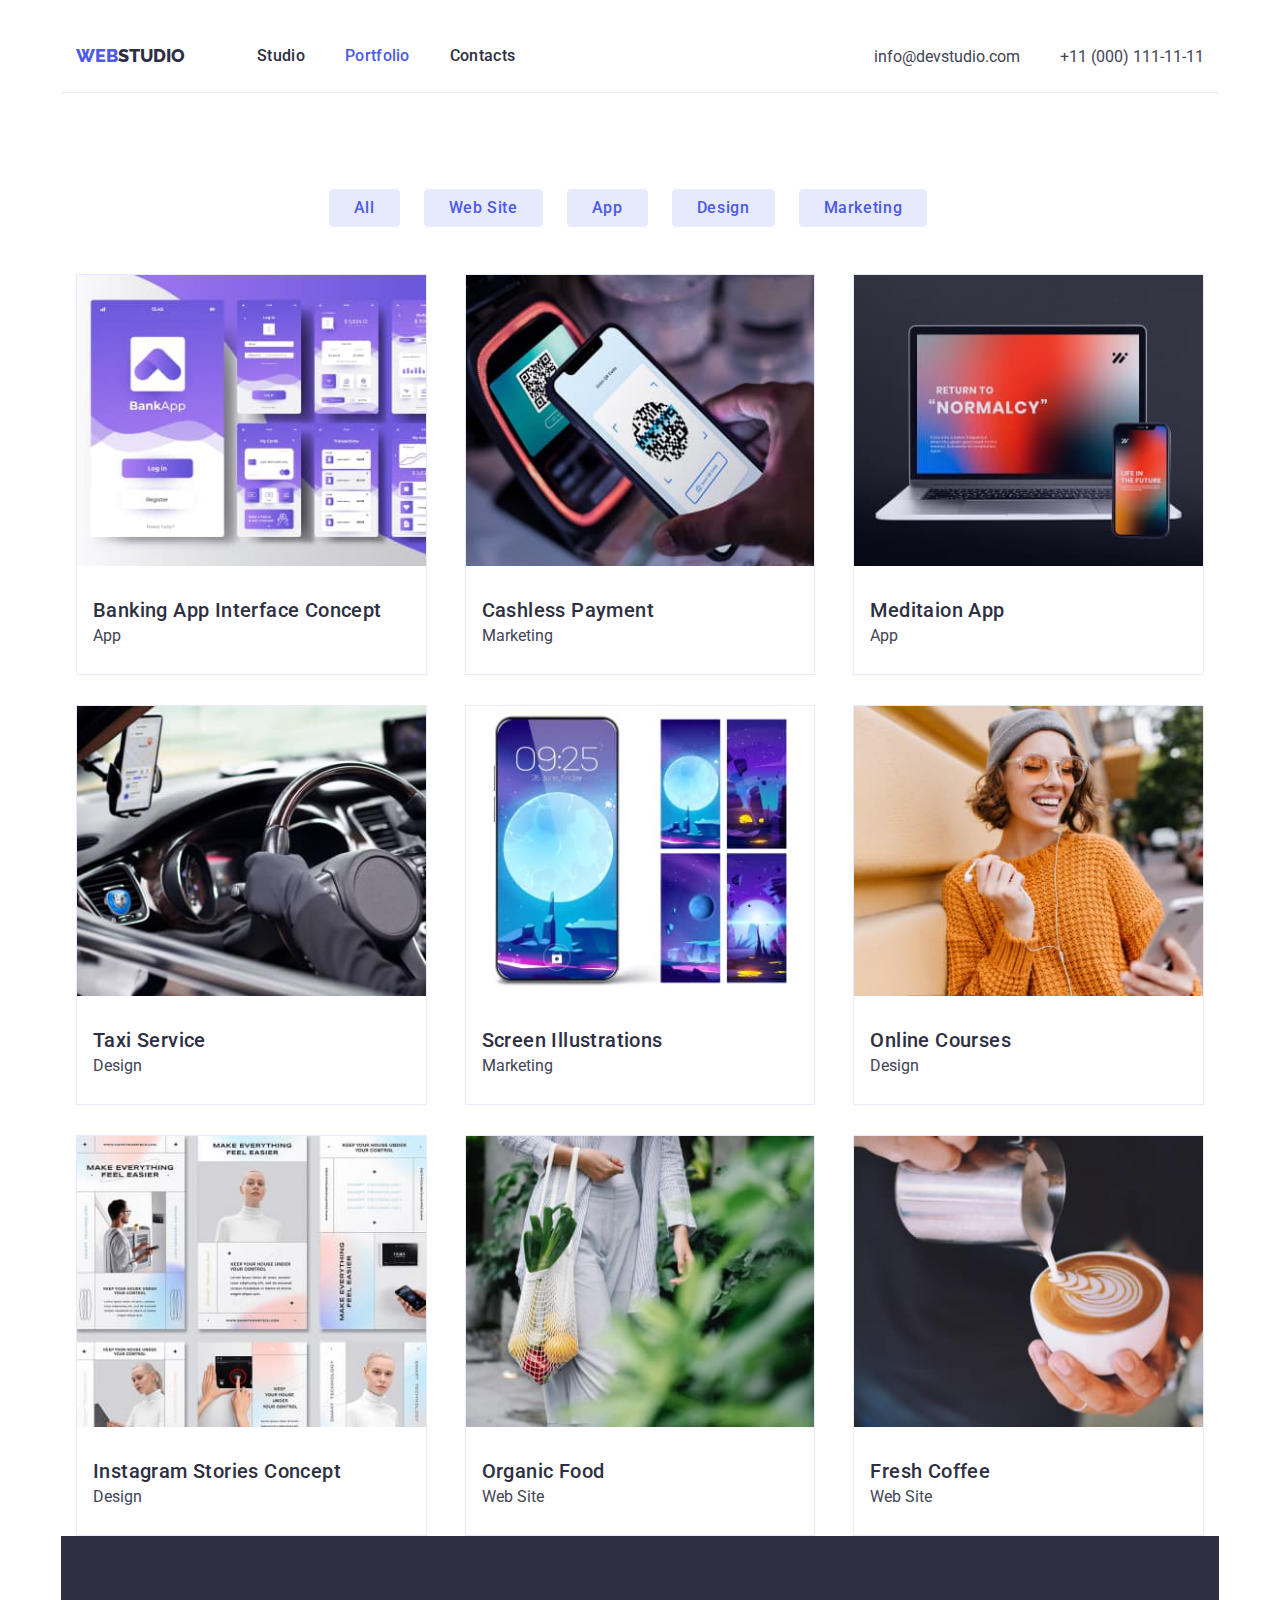
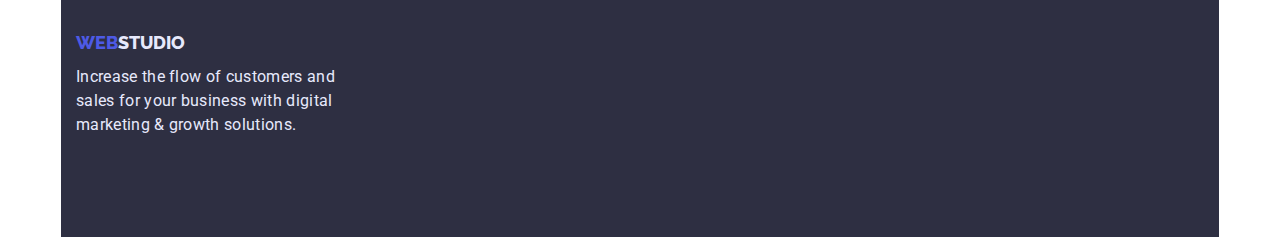
==== portfolio.html @ 05b6731f "08/02" ====
<!DOCTYPE html>
<html lang="en">
  <head>
    <meta charset="UTF-8" />
    <meta http-equiv="X-UA-Compatible" content="IE=edge" />
    <meta name="viewport" content="width=device-width, initial-scale=1.0" />
    <title>Portfolio</title>
    <link rel="preconnect" href="https://fonts.googleapis.com" />
    <link rel="preconnect" href="https://fonts.gstatic.com" crossorigin />
    <link
      href="https://fonts.googleapis.com/css2?family=Raleway:wght@800&family=Roboto:wght@400;500;700;900&display=swap"
      rel="stylesheet"
    />
    <link
      rel="stylesheet"
      href="https://cdnjs.cloudflare.com/ajax/libs/modern-normalize/1.1.0/modern-normalize.min.css"
      integrity="sha512-wpPYUAdjBVSE4KJnH1VR1HeZfpl1ub8YT/NKx4PuQ5NmX2tKuGu6U/JRp5y+Y8XG2tV+wKQpNHVUX03MfMFn9Q=="
      crossorigin="anonymous"
      referrerpolicy="no-referrer"
    />
    <link rel="stylesheet" href="./css/styles.css" />
  </head>

  <header class="page-header">
    <div class="container had">
      <nav class="navigation">
        <a class="header-logo" href="./index.html">
          <span class="web">web</span>studio</a
        >

        <ul class="site-nav list">
          <li class="item"><a class="link" href="index.html">Studio</a></li>
          <li class="item">
            <a class="link current" href="portfolio.html">Portfolio</a>
          </li>
          <li class="item"><a class="link" href="">Contacts</a></li>
        </ul>
      </nav>
      <address class="adr">
        <ul class="adr-items list">
          <li>
            <a class="adr-link" href="mailto:info@devstudio.com"
              >info@devstudio.com</a
            >
          </li>
          <li>
            <a class="adr-link" href="tel:+110001111111">+11 (000) 111-11-11</a>
          </li>
        </ul>
      </address>
    </div>
  </header>
  <main>
    <section class="main">
      <div class="container">
        <h1 class="visually-hidden">Project filter</h1>

        <ul class="filter list">
          <li class="item">
            <button class="button-item" type="button">All</button>
          </li>
          <li class="item">
            <button class="button-item" type="button">Web Site</button>
          </li>
          <li class="item">
            <button class="button-item" type="button">App</button>
          </li>
          <li class="item">
            <button class="button-item" type="button">Design</button>
          </li>
          <li class="item">
            <button class="button-item" type="button">Marketing</button>
          </li>
        </ul>

        <ul class="project list">
          <li class="project-cont">
            <img
              class="project-img"
              src="./images/image7_1.jpg"
              alt="Banking App"
              width="360"
              height="300"
            />
            <div class="after-img">
              <h2 class="project-hed">banking app interface concept</h2>
              <p class="project-item">app</p>
            </div>
          </li>
          <li class="project-cont">
            <img
              class="project-img"
              src="./images/image7.jpg"
              alt="Cashless Payment"
              width="360"
              height="300"
            />
            <div class="after-img">
              <h2 class="project-hed">cashless payment</h2>
              <p class="project-item">marketing</p>
            </div>
          </li>

          <li class="project-cont">
            <img
              class="project-img"
              src="./images/image8.jpg"
              alt="Meditaion App"
              width="360"
              height="300"
            />
            <div class="after-img">
              <h2 class="project-hed">meditaion app</h2>
              <p class="project-item">app</p>
            </div>
          </li>
          <li class="project-cont">
            <img
              class="project-img"
              src="./images/image9.jpg"
              alt="Interior of the car"
              width="360"
              height="300"
            />
            <div class="after-img">
              <h2 class="project-hed">taxi service</h2>
              <p class="project-item">design</p>
            </div>
          </li>
          <li class="project-cont">
            <img
              class="project-img"
              src="./images/image10.jpg"
              alt="Skins mobile phone"
              width="360"
              height="300"
            />
            <div class="after-img">
              <h2 class="project-hed">screen illustrations</h2>
              <p class="project-item">marketing</p>
            </div>
          </li>
          <li class="project-cont">
            <img
              class="project-img"
              src="./images/image11.jpg"
              alt="Smiling girl"
              width="360"
              height="300"
            />
            <div class="after-img">
              <h2 class="project-hed">online courses</h2>
              <p class="project-item">design</p>
            </div>
          </li>
          <li class="project-cont">
            <img
              class="project-img"
              src="./images/image12.jpg"
              alt="Instagram Stories Concept"
              width="360"
              height="300"
            />
            <div class="after-img">
              <h2 class="project-hed">instagram stories concept</h2>
              <p class="project-item">design</p>
            </div>
          </li>
          <li class="project-cont">
            <img
              class="project-img"
              src="./images/image13.jpg"
              alt="Organic Food"
              width="360"
              height="300"
            />
            <div class="after-img">
              <h2 class="project-hed">organic food</h2>
              <p class="project-item">web site</p>
            </div>
          </li>
          <li class="project-cont">
            <img
              class="project-img"
              src="./images/image14.jpg"
              alt="Fresh Coffee"
              width="360"
              height="300"
            />
            <div class="after-img">
              <h2 class="project-hed">fresh coffee</h2>
              <p class="project-item">web site</p>
            </div>
          </li>
        </ul>
      </div>
    </section>
  </main>

  <footer>
    <div class="container footer">
      <a class="footer-logo" href="./index.html">
        <span class="web footer-logo">web</span>studio</a
      >
      <p class="footer-item">
        Increase the flow of customers and sales for your business with digital
        marketing & growth solutions.
      </p>
    </div>
  </footer>
</html>
---- css/styles.css ----
:root {
  --primary-text-color: #434455;
  --title-text-color: #2e2f42;
  --first-logo-color: #4d5ae5;
  --second-logo-color: #2e2f42;
  --third-logo-color: #f4f4fd;
  --footer-text-color: #e7e9fc;
  --hero-text-color: #ffffff;
  --header-two-color: #2e2f42;
  --hero-image-backround: #2e2f42;
  --focus-hover-color: rgba(77, 90, 229, 1);
  --subtle-backgrounds: #e7e9fc;
  --Light-mode-backgrounds: #f4f4fd;
  --background: #e5e5e5;
  --hero-backround: #2e2f42;
  --button-primary: #e7e9fc;
  --button-hover-focus: #404bbf;
  --button-text-portfolio: #4d5ae5;
  --curent-color: #31d0aa;
  --border-button: #e7e9fc;
}
.container {
  max-width: 1158px;
  padding: 0 15px;
  margin-left: auto;
  margin-right: auto;
}
/* вилучила крапки зі спісків */
.list {
  list-style: none;
}

h1,
h2,
h3,
h4,
h5,
h6,
p {
  margin: 0;
}
ul {
  margin: 0;
  padding-left: 0;
}

img {
  display: block;
  max-width: 100%;
  height: auto;
}
* {
  box-sizing: border-box;
}
body {
  color: var(--primary-text-color);
  font-family: "Roboto", sans-serif;
}
/* Шапка сторінок*/
.had {
  display: flex;
  align-items: baseline;
  justify-content: space-between;
  border-bottom: 1px solid var(--border-button);
}

/* логотип */
.header-logo {
  font-family: "Raleway";
  font-style: normal;
  text-transform: uppercase;
  font-weight: 800;
  font-size: 18px;
  line-height: 0.75;
  color: var(--second-logo-color);
  text-decoration: none;
  display: flex;
  align-items: center;
  padding: 0px;
}

/* меню навігації */
.navigation {
  display: flex;
  padding-right: 0;
  height: 72px;
  margin-top: 12px;
  justify-content: start;
}
.site-nav {
  display: flex;
  justify-content: center;
  align-items: center;
  margin-left: 72px;
}

.link {
  display: block;
  color: var(--title-text-color);
  font-weight: 500;
  font-size: 16px;
  line-height: 1.5;
  letter-spacing: 0.02em;
  text-decoration: none;
}

.site-nav .item:not(:last-child) {
  margin-right: 40px;
}
.link:hover,
.link:focus,
.link.current {
  color: var(--focus-hover-color);
}
/* ul адреса */
.adr-items {
  display: flex;
  gap: 40px;
  align-items: center;
}

.adr-link {
  font-size: 16px;
  font-style: normal;
  line-height: 0.75;
  color: var(--primary-text-color);
  text-decoration: none;
}

.adr-link:hover,
:focus {
  color: var(--focus-hover-color);
}

/* прихований заголовок */

.visually-hidden {
  position: absolute;
  white-space: nowrap;
  width: 1px;
  height: 1px;
  overflow: hidden;
  border: 0;
  padding: 0;
  clip: rect(0 0 0 0);
  clip-path: inset(50%);
  margin: -1px;
}

/* STUDIO PAGE */
.hero {
  background-color: var(--hero-backround);
  padding-top: 188px;
  padding-bottom: 188px;
}

.hero-header {
  font-size: 56px;
  line-height: 1.07;
  letter-spacing: 0.02em;
  color: var(--hero-text-color);
  display: flex;
  justify-content: center;
  padding: 0 316px 0 316px;
}

/*кнопка головної сторінки*/
.hero-button-item {
  font-family: inherit;
  cursor: pointer;
  font-weight: 500;
  font-size: 16px;
  line-height: 0.75;
  letter-spacing: 0.04em;
  background-color: var(--first-logo-color);
  color: var(--hero-text-color);
  display: block;
  margin: 64px auto 0;
  box-shadow: 0px 4px 4px rgba(0, 0, 0, 0.15);
  border-radius: 4px;
  padding: 16px 32px;
}
.hero-button-item:hover {
  background-color: var(--background);
  color: var(--button-hover-focus);
}

.hero-button-item:hover {
  background-color: var(--background);
  color: var(--button-hover-focus);
}

/*блок Наши цілі*/

.content {
  margin-top: 120px;
}
.content-list {
  display: flex;
}
.content-block {
  margin-right: 24px;
}

.content-block: .last-child {
  margin-right: 0;
}

.content-title {
  font-weight: 500;
  font-size: 20px;
  line-height: 1.2;
  letter-spacing: 0.02em;
  color: var(--title-text-color);
}
.content-item {
  font-size: 16px;
  line-height: 1.5e;
  color: var(--primary-text-color);
  padding-top: 8px;
}

/* SECTION "What are we doing" */

.title {
  font-size: 36px;
  line-height: 1.11;
  text-align: center;
  letter-spacing: 0.02em;
  text-transform: capitalize;
  color: var(--title-text-color);
  padding-bottom: 72px;
}
.title-team {
  font-size: 36px;
  line-height: 1.11;
  text-align: center;
  letter-spacing: 0.02em;
  text-transform: capitalize;
  color: var(--title-text-color);
  padding-bottom: 72px;
  padding-top: 120px;
}
.content-img-list {
  display: flex;
}

.team {
  background-color: var(--Light-mode-backgrounds);
  padding-bottom: 120px;
}

.team-hed-item {
  display: flex;
}

.item-card {
  margin-right: 24px;
}

.item-card: .last-child {
  margin-right: 0;
}

.team-name {
  font-weight: 500;
  font-size: 20px;
  line-height: 1.2;
  text-align: center;
  letter-spacing: 0.02em;
  color: var(--title-text-color);
  padding-top: 32px;
}

.team-item {
  font-weight: 400;
  font-size: 16px;
  line-height: 1.5;
  letter-spacing: 0.02em;
  color: var(--primary-text-color);
  text-align: center;
  padding-bottom: 32px;
  margin-top: 8px;
}
.box {
  background: var(--hero-text-color);
  box-shadow: 0px 1px 6px rgba(46, 47, 66, 0.08),
    0px 1px 1px rgba(46, 47, 66, 0.16), 0px 2px 1px rgba(46, 47, 66, 0.08);
  border-radius: 0px 0px 4px 4px;
}

/* меню "Фильтр" сторінка "Портфоліо" */

.filter {
  display: flex;
  justify-content: center;
}
.main {
  padding-top: 96px;
}
.filter .item {
  margin-right: 24px;
}

.filter .item: .last-child {
  margin-right: 0;
}

/* кнопка сторинки Портфоліо */
.button-item {
  font-family: inherit;
  cursor: pointer;
  font-style: normal;
  font-weight: 500;
  font-size: 16px;
  line-height: 0.75;
  color: var(--button-text-portfolio);
  align-items: center;
  text-align: center;
  letter-spacing: 0.04em;
  background: var(--button-primary);
  border: 1px solid var(--border-button);
  border-radius: 4px;
  width: auto;
  box-sizing: border-box;
  padding: 12px 24px;
}

.button-item:hover {
  background-color: var(--button-hover-focus);
  color: var(--hero-text-color);
}
.button-item:focus {
  background-color: var(--button-hover-focus);
  color: var(--hero-text-color);
}

/*секція Портфоліо*/

.project {
  display: flex;
  flex-wrap: wrap;
  padding-top: 47px;
}
/* CARD */
.project-cont {
  flex-basis: calc((100% - 76px) / 3);
}
.project-cont {
  margin: 0 19px 30px;
  border: 1px solid var(--border-button);
}
.project-cont:nth-of-type(3n + 1) {
  margin-left: 0;
}
.project-cont:nth-of-type(3n) {
  margin-right: 0;
}
.project-cont:nth-last-of-type(-n + 3) {
  margin-bottom: 0;
}

/* TEXT IN CARD */

.project-hed {
  font-style: normal;
  font-weight: 500;
  font-size: 20px;
  line-height: 1.2;
  letter-spacing: 0.02em;
  color: var(--title-text-color);
  text-transform: capitalize;
  padding-top: 32px;
}
.project-item {
  font-size: 16px;
  line-height: 0.75;
  color: var(--primary-text-color);
  text-transform: capitalize;
  margin-bottom: 32px;
  padding-top: 8px;
}
.after-img {
  padding: 0 0 0 16px;
}

/* FOOTER */
.footer {
  background: var(--hero-backround);
  display: flex;
  flex-direction: column;
}

.footer-item {
  font-size: 16px;
  line-height: 1.5;
  letter-spacing: 0.02em;
  color: var(--footer-text-color);
  padding: 16px 830px 100px 0;
}

.footer-logo {
  font-family: "Raleway";
  font-style: normal;
  color: var(--footer-text-color);
  text-transform: uppercase;
  font-weight: 800;
  font-size: 18px;
  line-height: 0.75;
  text-decoration: none;
  margin-top: 100px;
}
.web {
  color: var(--first-logo-color);
}
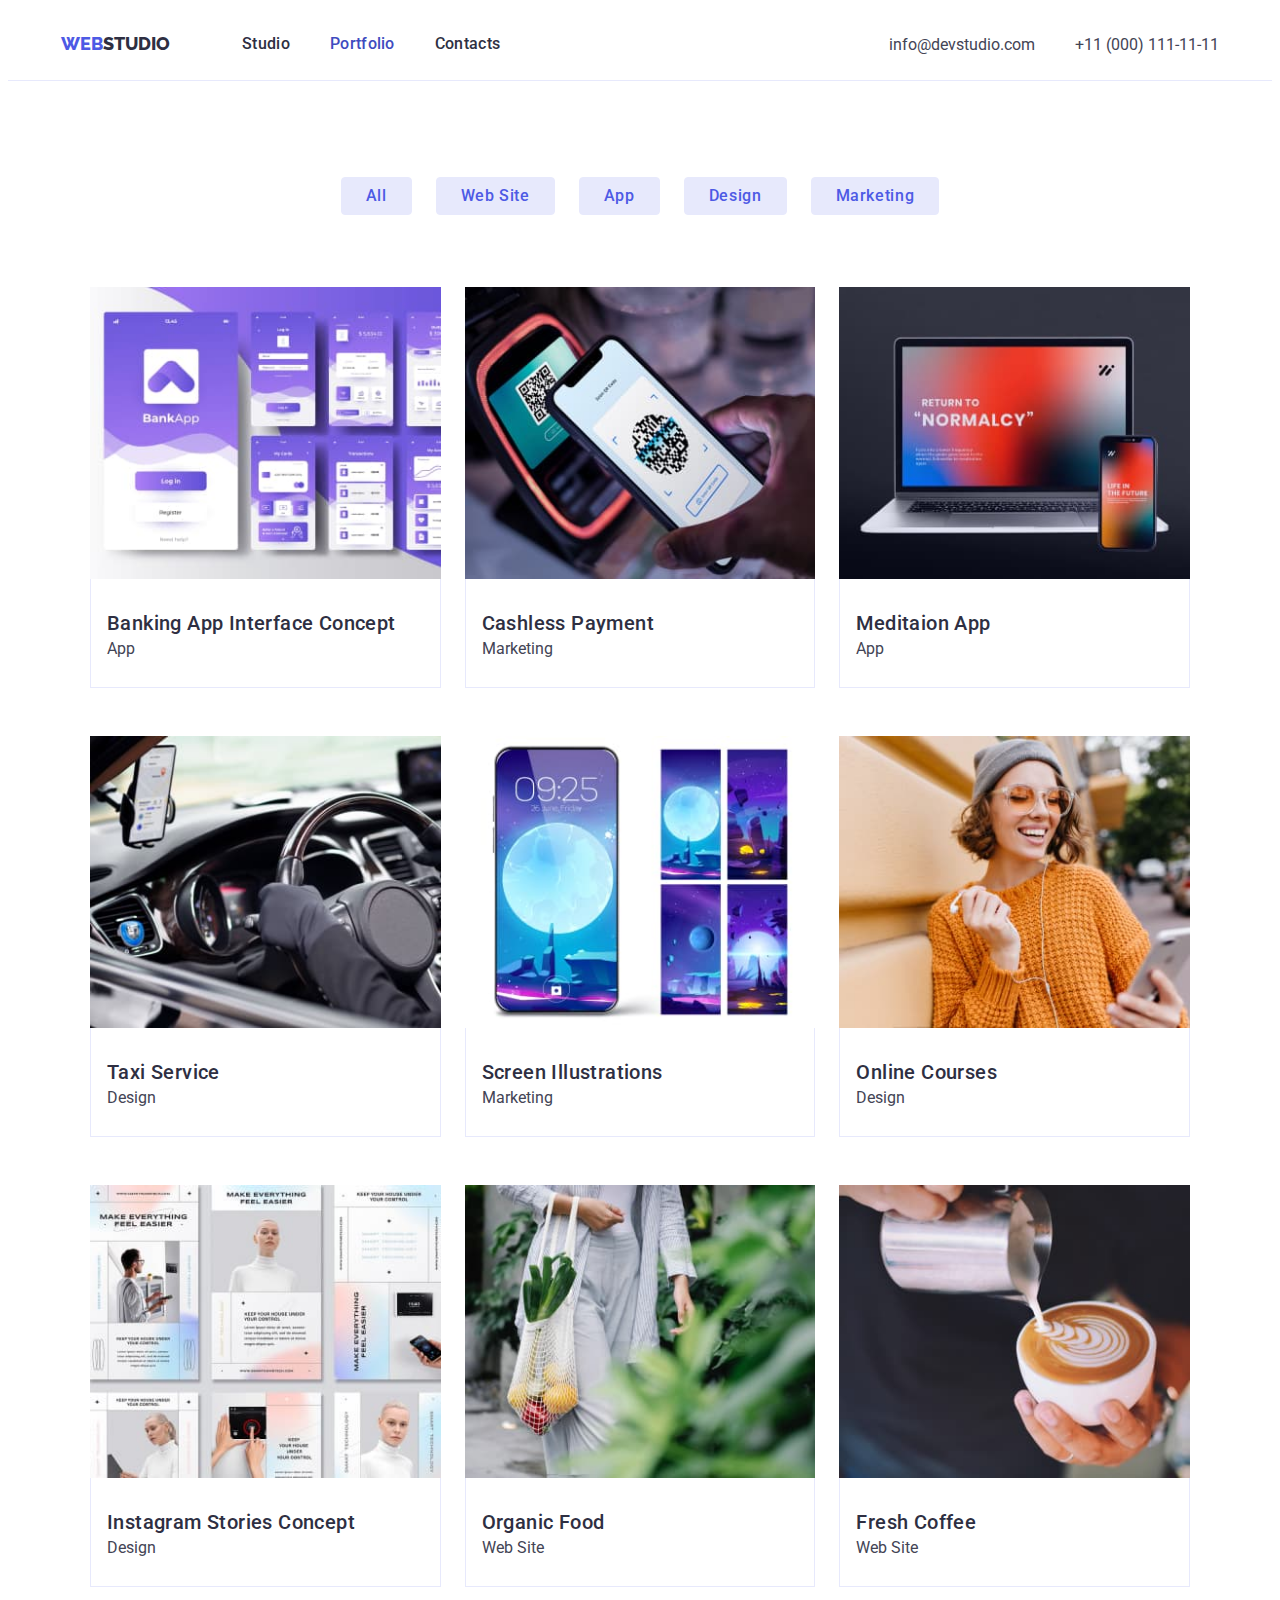
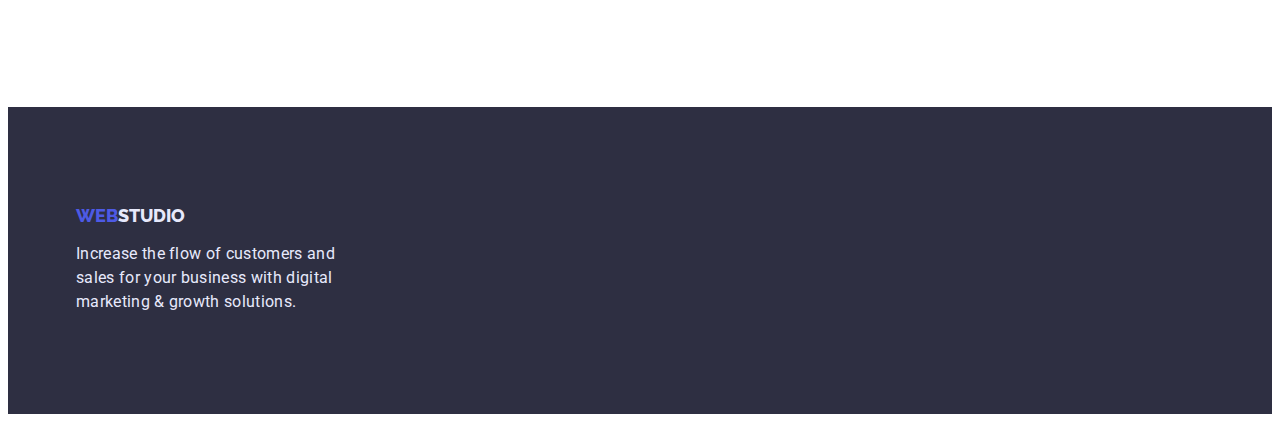
==== commit 6a14d5ec: "." ====
--- a/portfolio.html
+++ b/portfolio.html
@@ -29,29 +29,29 @@
         >
 
         <ul class="site-nav list">
-          <li class="item"><a class="link" href="index.html">Studio</a></li>
-          <li class="item">
-            <a class="link current" href="portfolio.html">Portfolio</a>
-          </li>
-          <li class="item"><a class="link" href="">Contacts</a></li>
+          <li class="item"><a class="link-nav" href="index.html">Studio</a></li>
+          <li class="item">
+            <a class="link-nav current" href="portfolio.html">Portfolio</a>
+          </li>
+          <li class="item"><a class="link-nav" href="">Contacts</a></li>
         </ul>
       </nav>
-      <address class="adr">
+      <address>
         <ul class="adr-items list">
-          <li>
-            <a class="adr-link" href="mailto:info@devstudio.com"
+          <li class="adr">
+            <a class="link" href="mailto:info@devstudio.com"
               >info@devstudio.com</a
             >
           </li>
-          <li>
-            <a class="adr-link" href="tel:+110001111111">+11 (000) 111-11-11</a>
+          <li class="adr">
+            <a class="link" href="tel:+110001111111">+11 (000) 111-11-11</a>
           </li>
         </ul>
       </address>
     </div>
   </header>
   <main>
-    <section class="main">
+    <section class="section main">
       <div class="container">
         <h1 class="visually-hidden">Project filter</h1>
 
@@ -75,122 +75,140 @@
 
         <ul class="project list">
           <li class="project-cont">
-            <img
-              class="project-img"
-              src="./images/image7_1.jpg"
-              alt="Banking App"
-              width="360"
-              height="300"
-            />
-            <div class="after-img">
-              <h2 class="project-hed">banking app interface concept</h2>
-              <p class="project-item">app</p>
-            </div>
-          </li>
-          <li class="project-cont">
-            <img
-              class="project-img"
-              src="./images/image7.jpg"
-              alt="Cashless Payment"
-              width="360"
-              height="300"
-            />
-            <div class="after-img">
-              <h2 class="project-hed">cashless payment</h2>
-              <p class="project-item">marketing</p>
-            </div>
-          </li>
-
-          <li class="project-cont">
-            <img
-              class="project-img"
-              src="./images/image8.jpg"
-              alt="Meditaion App"
-              width="360"
-              height="300"
-            />
-            <div class="after-img">
-              <h2 class="project-hed">meditaion app</h2>
-              <p class="project-item">app</p>
-            </div>
-          </li>
-          <li class="project-cont">
-            <img
-              class="project-img"
-              src="./images/image9.jpg"
-              alt="Interior of the car"
-              width="360"
-              height="300"
-            />
-            <div class="after-img">
-              <h2 class="project-hed">taxi service</h2>
-              <p class="project-item">design</p>
-            </div>
-          </li>
-          <li class="project-cont">
-            <img
-              class="project-img"
-              src="./images/image10.jpg"
-              alt="Skins mobile phone"
-              width="360"
-              height="300"
-            />
-            <div class="after-img">
-              <h2 class="project-hed">screen illustrations</h2>
-              <p class="project-item">marketing</p>
-            </div>
-          </li>
-          <li class="project-cont">
-            <img
-              class="project-img"
-              src="./images/image11.jpg"
-              alt="Smiling girl"
-              width="360"
-              height="300"
-            />
-            <div class="after-img">
-              <h2 class="project-hed">online courses</h2>
-              <p class="project-item">design</p>
-            </div>
-          </li>
-          <li class="project-cont">
-            <img
-              class="project-img"
-              src="./images/image12.jpg"
-              alt="Instagram Stories Concept"
-              width="360"
-              height="300"
-            />
-            <div class="after-img">
-              <h2 class="project-hed">instagram stories concept</h2>
-              <p class="project-item">design</p>
-            </div>
-          </li>
-          <li class="project-cont">
-            <img
-              class="project-img"
-              src="./images/image13.jpg"
-              alt="Organic Food"
-              width="360"
-              height="300"
-            />
-            <div class="after-img">
-              <h2 class="project-hed">organic food</h2>
-              <p class="project-item">web site</p>
-            </div>
-          </li>
-          <li class="project-cont">
-            <img
-              class="project-img"
-              src="./images/image14.jpg"
-              alt="Fresh Coffee"
-              width="360"
-              height="300"
-            />
-            <div class="after-img">
-              <h2 class="project-hed">fresh coffee</h2>
-              <p class="project-item">web site</p>
-            </div>
+            <a class="project-link" href=""
+              ><img
+                class="project-img"
+                src="./images/image7_1.jpg"
+                alt="Interface banking App"
+                width="360"
+                height="300"
+              />
+              <div class="after-img">
+                <h2 class="project-hed">banking app interface concept</h2>
+                <p class="project-item">app</p>
+              </div></a
+            >
+          </li>
+          <li class="project-cont">
+            <a class="project-link" href=""
+              ><img
+                class="project-img"
+                src="./images/image7.jpg"
+                alt="Cashless Payment"
+                width="360"
+                height="300"
+              />
+              <div class="after-img">
+                <h2 class="project-hed">cashless payment</h2>
+                <p class="project-item">marketing</p>
+              </div></a
+            >
+          </li>
+
+          <li class="project-cont">
+            <a class="project-link" href=""
+              ><img
+                class="project-img"
+                src="./images/image8.jpg"
+                alt="Meditaion App"
+                width="360"
+                height="300"
+              />
+              <div class="after-img">
+                <h2 class="project-hed">meditaion app</h2>
+                <p class="project-item">app</p>
+              </div></a
+            >
+          </li>
+          <li class="project-cont">
+            <a class="project-link" href=""
+              ><img
+                class="project-img"
+                src="./images/image9.jpg"
+                alt="Interior of the car"
+                width="360"
+                height="300"
+              />
+              <div class="after-img">
+                <h2 class="project-hed">taxi service</h2>
+                <p class="project-item">design</p>
+              </div></a
+            >
+          </li>
+          <li class="project-cont">
+            <a class="project-link" href=""
+              ><img
+                class="project-img"
+                src="./images/image10.jpg"
+                alt="Skins mobile phone"
+                width="360"
+                height="300"
+              />
+              <div class="after-img">
+                <h2 class="project-hed">screen illustrations</h2>
+                <p class="project-item">marketing</p>
+              </div></a
+            >
+          </li>
+          <li class="project-cont">
+            <a class="project-link" href=""
+              ><img
+                class="project-img"
+                src="./images/image11.jpg"
+                alt="Smiling girl"
+                width="360"
+                height="300"
+              />
+              <div class="after-img">
+                <h2 class="project-hed">online courses</h2>
+                <p class="project-item">design</p>
+              </div></a
+            >
+          </li>
+          <li class="project-cont">
+            <a class="project-link" href=""
+              ><img
+                class="project-img"
+                src="./images/image12.jpg"
+                alt="Instagram Stories Concept"
+                width="360"
+                height="300"
+              />
+              <div class="after-img">
+                <h2 class="project-hed">instagram stories concept</h2>
+                <p class="project-item">design</p>
+              </div></a
+            >
+          </li>
+          <li class="project-cont">
+            <a class="project-link" href=""
+              ><img
+                class="project-img"
+                src="./images/image13.jpg"
+                alt="Organic Food"
+                width="360"
+                height="300"
+              />
+              <div class="after-img">
+                <h2 class="project-hed">organic food</h2>
+                <p class="project-item">web site</p>
+              </div></a
+            >
+          </li>
+          <li class="project-cont">
+            <a class="project-link" href=""
+              ><img
+                class="project-img"
+                src="./images/image14.jpg"
+                alt="Fresh Coffee"
+                width="360"
+                height="300"
+              />
+              <div class="after-img">
+                <h2 class="project-hed">fresh coffee</h2>
+                <p class="project-item">web site</p>
+              </div></a
+            >
           </li>
         </ul>
       </div>
@@ -198,14 +216,16 @@
   </main>
 
   <footer>
-    <div class="container footer">
-      <a class="footer-logo" href="./index.html">
-        <span class="web footer-logo">web</span>studio</a
-      >
-      <p class="footer-item">
-        Increase the flow of customers and sales for your business with digital
-        marketing & growth solutions.
-      </p>
-    </div>
+    <section class="section footer">
+      <div class="container">
+        <a class="footer-logo" href="./index.html">
+          <span class="web footer-logo">web</span>studio</a
+        >
+        <p class="footer-item">
+          Increase the flow of customers and sales for your business with
+          digital marketing & growth solutions.
+        </p>
+      </div>
+    </section>
   </footer>
 </html>
--- a/css/styles.css
+++ b/css/styles.css
@@ -18,6 +18,7 @@
   --button-text-portfolio: #4d5ae5;
   --curent-color: #31d0aa;
   --border-button: #e7e9fc;
+  --btn-hover: #9747ff;
 }
 .container {
   max-width: 1158px;
@@ -49,6 +50,7 @@
   max-width: 100%;
   height: auto;
 }
+
 * {
   box-sizing: border-box;
 }
@@ -56,14 +58,20 @@
   color: var(--primary-text-color);
   font-family: "Roboto", sans-serif;
 }
+.section {
+  padding-top: 120px;
+  padding-bottom: 120px;
+}
 /* Шапка сторінок*/
 .had {
   display: flex;
   align-items: baseline;
   justify-content: space-between;
+  padding: 24px 0 24px;
+}
+.page-header {
   border-bottom: 1px solid var(--border-button);
 }
-
 /* логотип */
 .header-logo {
   font-family: "Raleway";
@@ -83,35 +91,46 @@
 .navigation {
   display: flex;
   padding-right: 0;
-  height: 72px;
-  margin-top: 12px;
   justify-content: start;
 }
+
 .site-nav {
   display: flex;
   justify-content: center;
   align-items: center;
   margin-left: 72px;
 }
-
 .link {
   display: block;
-  color: var(--title-text-color);
+  text-decoration: none;
+  color: var(--primary-text-color);
+}
+.link-nav {
+  display: block;
+  text-decoration: none;
+  color: var(--title-text-color);
+}
+.link:is(:hover, :focus) {
+  color: var(--button-hover-focus);
+}
+.link-nav:is(:hover, :focus) {
+  color: var(--button-hover-focus);
+}
+.link-nav.current {
+  color: var(--button-hover-focus);
+  }
+
+.item {
   font-weight: 500;
   font-size: 16px;
   line-height: 1.5;
   letter-spacing: 0.02em;
-  text-decoration: none;
 }
 
 .site-nav .item:not(:last-child) {
   margin-right: 40px;
 }
-.link:hover,
-.link:focus,
-.link.current {
-  color: var(--focus-hover-color);
-}
+
 /* ul адреса */
 .adr-items {
   display: flex;
@@ -119,18 +138,16 @@
   align-items: center;
 }
 
-.adr-link {
+.adr {
   font-size: 16px;
   font-style: normal;
   line-height: 0.75;
-  color: var(--primary-text-color);
-  text-decoration: none;
-}
-
-.adr-link:hover,
+}
+
+/*.adr-link:hover,
 :focus {
   color: var(--focus-hover-color);
-}
+}*/
 
 /* прихований заголовок */
 
@@ -161,7 +178,7 @@
   color: var(--hero-text-color);
   display: flex;
   justify-content: center;
-  padding: 0 316px 0 316px;
+  text-align: center;
 }
 
 /*кнопка головної сторінки*/
@@ -172,38 +189,35 @@
   font-size: 16px;
   line-height: 0.75;
   letter-spacing: 0.04em;
-  background-color: var(--first-logo-color);
+  background-color: var(--button-text-portfolio);
   color: var(--hero-text-color);
   display: block;
   margin: 64px auto 0;
   box-shadow: 0px 4px 4px rgba(0, 0, 0, 0.15);
   border-radius: 4px;
   padding: 16px 32px;
-}
+  bottom: none;
+}
+
 .hero-button-item:hover {
-  background-color: var(--background);
-  color: var(--button-hover-focus);
-}
-
-.hero-button-item:hover {
-  background-color: var(--background);
-  color: var(--button-hover-focus);
+  background-color: var(--button-hover-focus);
+  color: var(--hero-text-color);
+}
+
+.hero-button-item:focus {
+  background-color: var(--button-hover-focus);
+  color: var(--hero-text-color);
 }
 
 /*блок Наши цілі*/
 
 .content {
-  margin-top: 120px;
-}
+  padding-bottom: 0;
+}
+
 .content-list {
   display: flex;
-}
-.content-block {
-  margin-right: 24px;
-}
-
-.content-block: .last-child {
-  margin-right: 0;
+  justify-content: space-between;
 }
 
 .content-title {
@@ -213,11 +227,12 @@
   letter-spacing: 0.02em;
   color: var(--title-text-color);
 }
+
 .content-item {
   font-size: 16px;
-  line-height: 1.5e;
+  line-height: 1.5;
   color: var(--primary-text-color);
-  padding-top: 8px;
+  margin-top: 8px;
 }
 
 /* SECTION "What are we doing" */
@@ -229,8 +244,24 @@
   letter-spacing: 0.02em;
   text-transform: capitalize;
   color: var(--title-text-color);
-  padding-bottom: 72px;
-}
+  margin-bottom: 72px;
+}
+
+.content-img-list {
+  display: flex;
+  justify-content: space-between;
+}
+
+/* Секція "Наша команда" */
+.team {
+  background-color: var(--Light-mode-backgrounds);
+}
+
+.team-hed-item {
+  display: flex;
+  justify-content: space-between;
+}
+
 .title-team {
   font-size: 36px;
   line-height: 1.11;
@@ -238,55 +269,38 @@
   letter-spacing: 0.02em;
   text-transform: capitalize;
   color: var(--title-text-color);
-  padding-bottom: 72px;
-  padding-top: 120px;
-}
-.content-img-list {
-  display: flex;
-}
-
-.team {
-  background-color: var(--Light-mode-backgrounds);
-  padding-bottom: 120px;
-}
-
-.team-hed-item {
-  display: flex;
+  margin-bottom: 72px;
 }
 
 .item-card {
-  margin-right: 24px;
-}
-
-.item-card: .last-child {
-  margin-right: 0;
-}
-
-.team-name {
-  font-weight: 500;
-  font-size: 20px;
-  line-height: 1.2;
-  text-align: center;
-  letter-spacing: 0.02em;
-  color: var(--title-text-color);
-  padding-top: 32px;
-}
-
-.team-item {
-  font-weight: 400;
-  font-size: 16px;
-  line-height: 1.5;
-  letter-spacing: 0.02em;
-  color: var(--primary-text-color);
-  text-align: center;
-  padding-bottom: 32px;
-  margin-top: 8px;
-}
-.box {
-  background: var(--hero-text-color);
+  background-color: var(--hero-text-color);
   box-shadow: 0px 1px 6px rgba(46, 47, 66, 0.08),
     0px 1px 1px rgba(46, 47, 66, 0.16), 0px 2px 1px rgba(46, 47, 66, 0.08);
   border-radius: 0px 0px 4px 4px;
+  width: 264px;
+}
+
+.box {
+  padding: 32px 0;
+}
+
+.team-name {
+  font-weight: 500;
+  font-size: 20px;
+  line-height: 1.2;
+  text-align: center;
+  letter-spacing: 0.02em;
+  color: var(--title-text-color);
+  margin-bottom: 8px;
+}
+
+.team-item {
+  font-weight: 400;
+  font-size: 16px;
+  line-height: 1.5;
+  letter-spacing: 0.02em;
+  text-align: center;
+  color: var(--primary-text-color);
 }
 
 /* меню "Фильтр" сторінка "Портфоліо" */
@@ -298,12 +312,8 @@
 .main {
   padding-top: 96px;
 }
-.filter .item {
+.filter .item:not(:last-child) {
   margin-right: 24px;
-}
-
-.filter .item: .last-child {
-  margin-right: 0;
 }
 
 /* кнопка сторинки Портфоліо */
@@ -330,6 +340,7 @@
   background-color: var(--button-hover-focus);
   color: var(--hero-text-color);
 }
+
 .button-item:focus {
   background-color: var(--button-hover-focus);
   color: var(--hero-text-color);
@@ -339,23 +350,29 @@
 
 .project {
   display: flex;
+  justify-content: center;
   flex-wrap: wrap;
-  padding-top: 47px;
-}
+  margin-top: 72px;
+}
+
 /* CARD */
 .project-cont {
   flex-basis: calc((100% - 76px) / 3);
 }
+
 .project-cont {
-  margin: 0 19px 30px;
-  border: 1px solid var(--border-button);
-}
+  margin: 0 12px 48px;
+  text-decoration: none;
+}
+
 .project-cont:nth-of-type(3n + 1) {
   margin-left: 0;
 }
+
 .project-cont:nth-of-type(3n) {
   margin-right: 0;
 }
+
 .project-cont:nth-last-of-type(-n + 3) {
   margin-bottom: 0;
 }
@@ -370,25 +387,30 @@
   letter-spacing: 0.02em;
   color: var(--title-text-color);
   text-transform: capitalize;
-  padding-top: 32px;
-}
+  margin-bottom: 8px;
+}
+
 .project-item {
   font-size: 16px;
   line-height: 0.75;
+  text-transform: capitalize;
   color: var(--primary-text-color);
-  text-transform: capitalize;
-  margin-bottom: 32px;
-  padding-top: 8px;
-}
+}
+
 .after-img {
-  padding: 0 0 0 16px;
+  padding: 32px 0 32px 16px;
+  border: 1px solid var(--border-button);
+  border-top: none;
+}
+
+.project-link {
+  text-decoration: none;
 }
 
 /* FOOTER */
 .footer {
   background: var(--hero-backround);
-  display: flex;
-  flex-direction: column;
+  padding: 100px 0;
 }
 
 .footer-item {
@@ -396,7 +418,8 @@
   line-height: 1.5;
   letter-spacing: 0.02em;
   color: var(--footer-text-color);
-  padding: 16px 830px 100px 0;
+  width: 264px;
+  margin-top: 16px;
 }
 
 .footer-logo {
@@ -410,6 +433,7 @@
   text-decoration: none;
   margin-top: 100px;
 }
+
 .web {
   color: var(--first-logo-color);
 }
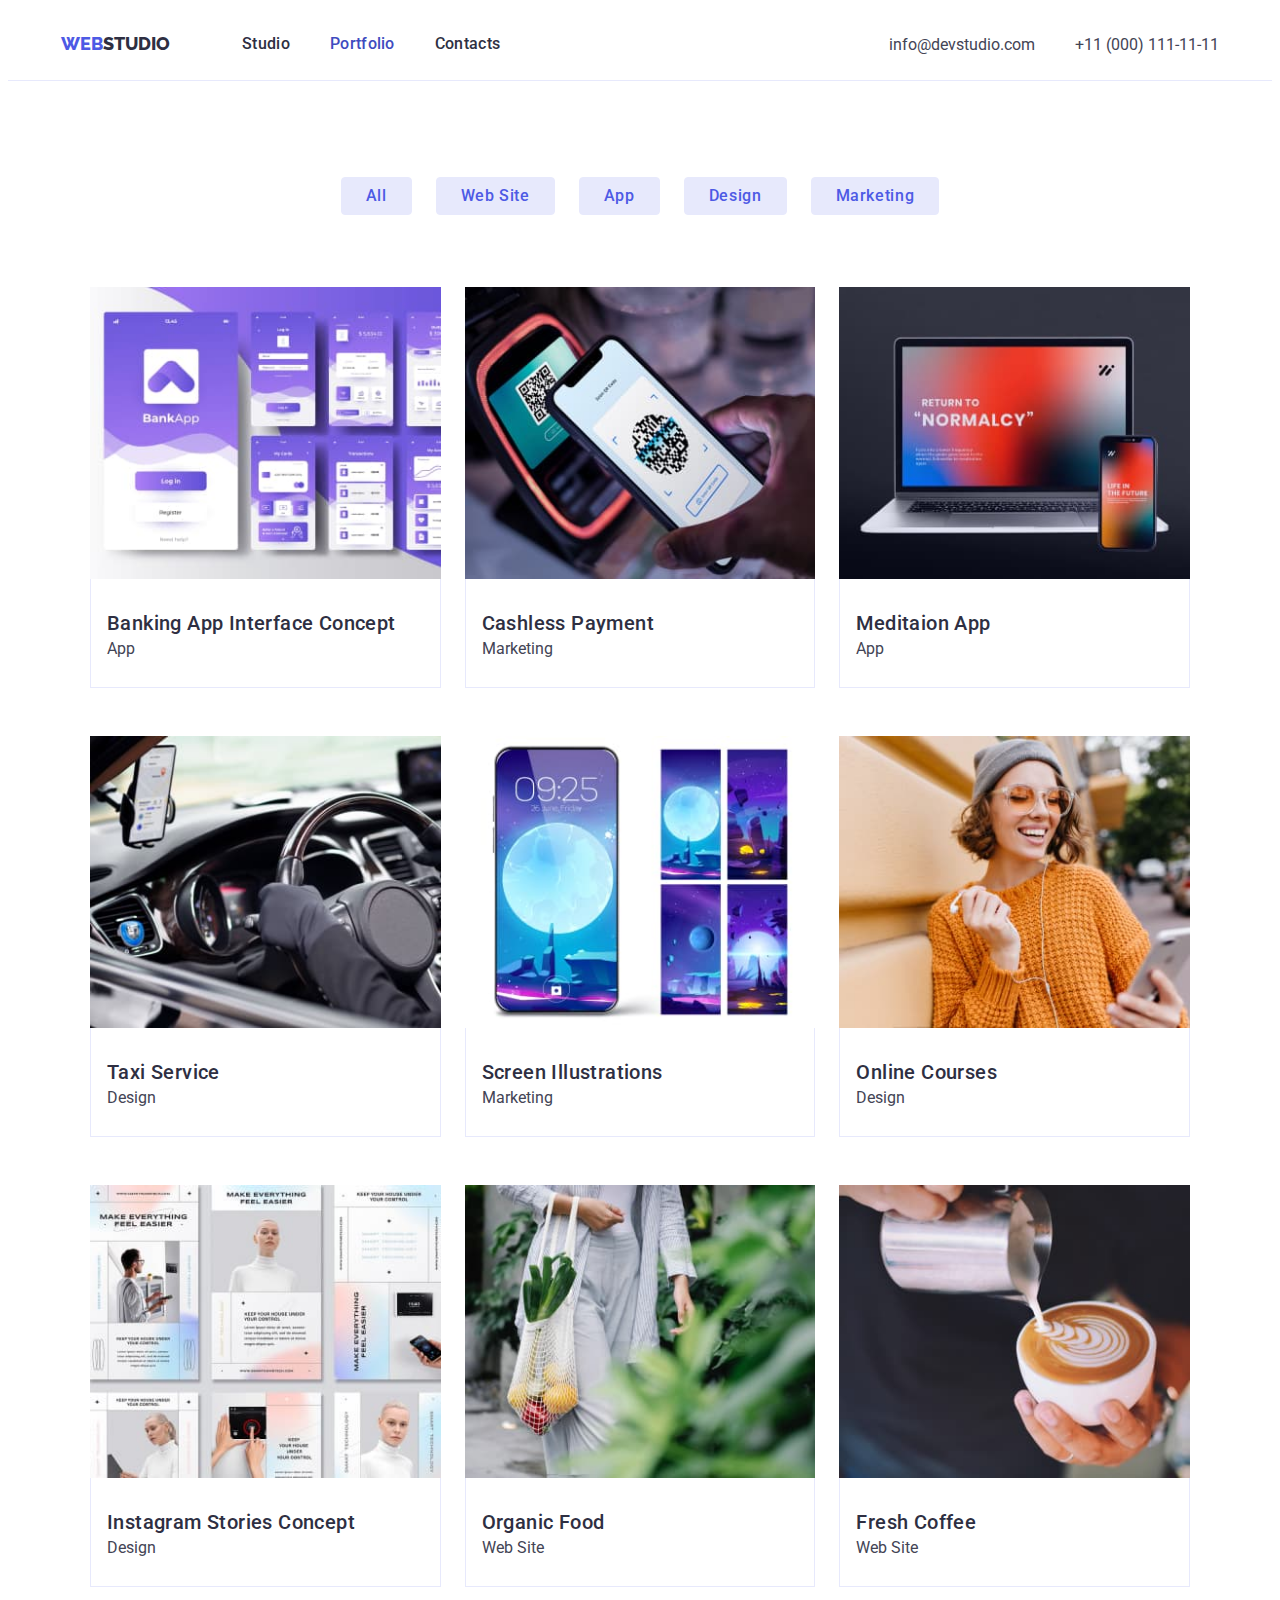
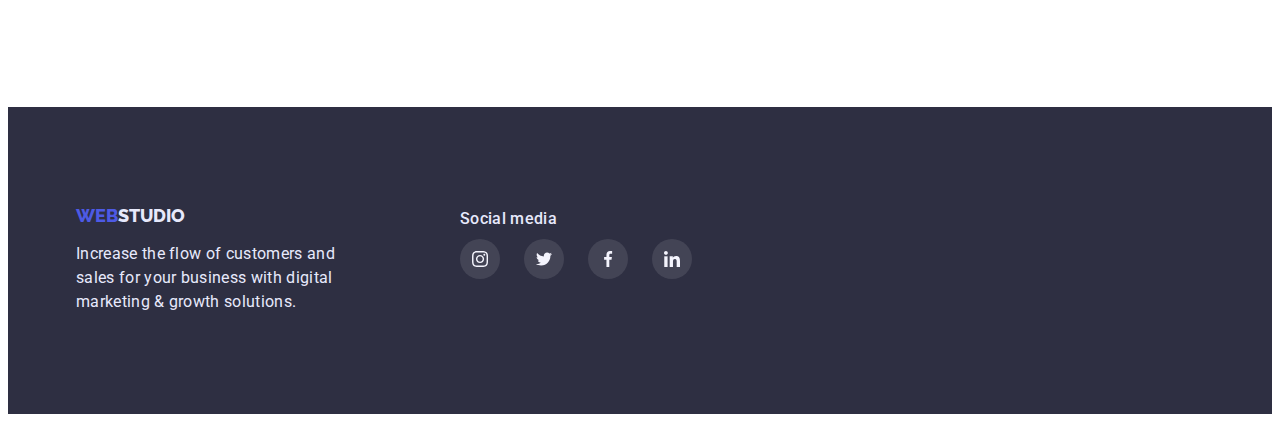
==== commit 3ca40a2b: "1" ====
--- a/portfolio.html
+++ b/portfolio.html
@@ -218,13 +218,53 @@
   <footer>
     <section class="section footer">
       <div class="container">
-        <a class="footer-logo" href="./index.html">
-          <span class="web footer-logo">web</span>studio</a
-        >
-        <p class="footer-item">
-          Increase the flow of customers and sales for your business with
-          digital marketing & growth solutions.
-        </p>
+        <ul class="footer-block list">
+          <li>
+            <a class="footer-logo" href="./index.html">
+              <span class="web footer-logo">web</span>studio</a
+            >
+            <p class="footer-item">
+              Increase the flow of customers and sales for your business with
+              digital marketing & growth solutions.
+            </p>
+          </li>
+          <li>
+            <p class="hed">Social media</p>
+            <ul class="footer-soc-list list">
+              <li class="footer-soc-item">
+                <a class="footer-soc-link link" href="">
+                  <svg class="footer-soc-icon" width="16" height="16">
+                    <use href="./images/symbol-defs.svg#icon-instagram"></use>
+                  </svg>
+                </a>
+              </li>
+
+              <li class="footer-soc-item">
+                <a class="footer-soc-link link" href="">
+                  <svg class="footer-soc-icon" width="16" height="16">
+                    <use href="./images/symbol-defs.svg#icon-twitter"></use>
+                  </svg>
+                </a>
+              </li>
+
+              <li class="footer-soc-item">
+                <a class="footer-soc-link link" href="">
+                  <svg class="footer-soc-icon" width="16" height="16">
+                    <use href="./images/symbol-defs.svg#icon-facebook"></use>
+                  </svg>
+                </a>
+              </li>
+
+              <li class="footer-soc-item">
+                <a class="footer-soc-link link" href="">
+                  <svg class="footer-soc-icon" width="16" height="16">
+                    <use href="./images/symbol-defs.svg#icon-linkedin"></use>
+                  </svg>
+                </a>
+              </li>
+            </ul>
+          </li>
+        </ul>
       </div>
     </section>
   </footer>
--- a/css/styles.css
+++ b/css/styles.css
@@ -14,12 +14,17 @@
   --background: #e5e5e5;
   --hero-backround: #2e2f42;
   --button-primary: #e7e9fc;
-  --button-hover-focus: #404bbf;
+  --button-h-f: #404bbf;
   --button-text-portfolio: #4d5ae5;
   --curent-color: #31d0aa;
   --border-button: #e7e9fc;
-  --btn-hover: #9747ff;
-}
+  --btn-h: #9747ff;
+  --gradient: rgba(46, 47, 66, 0.7);
+  --border-icon: #8e8f99;
+  --footer-dg-icon: rgba(255, 255, 255, 0.1);
+  --footer-icon-h-f: #31d0aa;
+}
+
 .container {
   max-width: 1158px;
   padding: 0 15px;
@@ -111,14 +116,14 @@
   color: var(--title-text-color);
 }
 .link:is(:hover, :focus) {
-  color: var(--button-hover-focus);
+  color: var(--button-h-f);
 }
 .link-nav:is(:hover, :focus) {
-  color: var(--button-hover-focus);
+  color: var(--button-h-f);
 }
 .link-nav.current {
-  color: var(--button-hover-focus);
-  }
+  color: var(--button-h-f);
+}
 
 .item {
   font-weight: 500;
@@ -169,6 +174,14 @@
   background-color: var(--hero-backround);
   padding-top: 188px;
   padding-bottom: 188px;
+  max-width: 1440px;
+  height: 600px;
+  background-image: linear-gradient(to right, var(--gradient), var(--gradient)),
+    url(../images/people-office.jpg);
+  background-repeat: no-repeat;
+  background-position: center;
+  background-size: cover;
+  margin: 0 auto;
 }
 
 .hero-header {
@@ -200,12 +213,12 @@
 }
 
 .hero-button-item:hover {
-  background-color: var(--button-hover-focus);
+  background-color: var(--button-h-f);
   color: var(--hero-text-color);
 }
 
 .hero-button-item:focus {
-  background-color: var(--button-hover-focus);
+  background-color: var(--button-h-f);
   color: var(--hero-text-color);
 }
 
@@ -226,6 +239,7 @@
   line-height: 1.2;
   letter-spacing: 0.02em;
   color: var(--title-text-color);
+  margin-top: 8px;
 }
 
 .content-item {
@@ -282,6 +296,9 @@
 
 .box {
   padding: 32px 0;
+  box-shadow: 0px 1px 6px rgba(46, 47, 66, 0.08),
+    0px 1px 1px rgba(46, 47, 66, 0.16), 0px 2px 1px rgba(46, 47, 66, 0.08);
+  border-radius: 0px 0px 4px 4px;
 }
 
 .team-name {
@@ -308,6 +325,13 @@
 .filter {
   display: flex;
   justify-content: center;
+}
+
+.item:hover,
+:focus {
+  box-shadow: 0px 4px 4px rgba(0, 0, 0, 0.15);
+  border-radius: 4px;
+  outline: none;
 }
 .main {
   padding-top: 96px;
@@ -337,12 +361,12 @@
 }
 
 .button-item:hover {
-  background-color: var(--button-hover-focus);
+  background-color: var(--button-h-f);
   color: var(--hero-text-color);
 }
 
 .button-item:focus {
-  background-color: var(--button-hover-focus);
+  background-color: var(--button-h-f);
   color: var(--hero-text-color);
 }
 
@@ -403,7 +427,15 @@
   border-top: none;
 }
 
+.project-cont:hover,
+:focus {
+  box-shadow: 0px 1px 6px rgba(46, 47, 66, 0.08),
+    0px 1px 1px rgba(46, 47, 66, 0.16), 0px 2px 1px rgba(46, 47, 66, 0.08);
+  border: 1px solid var(--Light-mode-backgrounds);
+}
+
 .project-link {
+  display: block;
   text-decoration: none;
 }
 
@@ -437,3 +469,131 @@
 .web {
   color: var(--first-logo-color);
 }
+
+/*  Icons Sotial Media */
+
+/*.icons {
+display: flex;
+}
+
+.icon {
+  width: 40px;
+  height: 40px;
+}
+  
+ .icon-item {
+  padding: 0;
+  gap: 32px;
+  background: var(--background);
+  box-shadow: 0px 1px 6px rgba(46, 47, 66, 0.08), 0px 1px 1px rgba(46, 47, 66, 0.16), 0px 2px 1px rgba(46, 47, 66, 0.08);
+  border-radius: 0px 0px 4px 4px;
+}
+ */
+.team-soc-list {
+  display: flex;
+  justify-content: center;
+  margin-top: 8px;
+  gap: 24px;
+}
+
+.team-soc-item {
+  width: 40px;
+  height: 40px;
+}
+.team-soc-link {
+  width: 100%;
+  height: 100%;
+  border-radius: 50%;
+  background: var(--first-logo-color);
+  display: flex;
+  justify-content: center;
+  align-items: center;
+}
+.team-soc-icon {
+  fill: var(--Light-mode-backgrounds);
+}
+.team-soc-link:hover,
+:focus {
+  background-color: var(--button-h-f);
+}
+.customer {
+  display: flex;
+  justify-content: space-between;
+  margin: 0 auto;
+}
+
+.customer-item {
+  box-sizing: border-box;
+  border: 1px solid var(--border-icon);
+  border-radius: 4px;
+  background: var(--border-icon);
+}
+.customer-item-icon:hover,
+:focus {
+  background-color: var(--button-h-f);
+}
+
+.footer-block {
+  display: flex;
+  gap: 120px;
+}
+.hed {
+  color: var(--footer-text-color);
+  font-weight: 500;
+  font-size: 16px;
+  line-height: 1.5;
+  letter-spacing: 0.02em;
+}
+.footer-soc-list {
+  display: flex;
+  justify-content: center;
+  margin-top: 8px;
+  gap: 24px;
+}
+
+.footer-soc-item {
+  width: 40px;
+  height: 40px;
+}
+
+.footer-soc-link {
+  width: 100%;
+  height: 100%;
+  border-radius: 50%;
+  background: var(--footer-dg-icon);
+  display: flex;
+  justify-content: center;
+  align-items: center;
+}
+
+.footer-soc-icon {
+  fill: var(--Light-mode-backgrounds);
+}
+
+.footer-soc-link:hover,
+:focus {
+  background-color: var(--footer-icon-h-f);
+}
+/*.icon-block::before {
+  content: "";
+  display: block;
+  height: 112px;
+  width: 264px;
+  background-size: 60px 64px;
+  background-repeat: no-repeat;
+  background-position: center;
+  border-radius: 4px;
+  background-color: var(--Light-mode-backgrounds);
+  }
+.icon-antenna::before {
+  background-image: url(../images/Vector_1.jpg);
+ }
+.icon-cloc::before {
+  background-image: url(../images/Vector_2.jpg);
+}
+.icon-monitor::before {
+  background-image: url(../images/Vector_3.jpg);
+}
+.icon-astronaft::before {
+  background-image: url(../images/Vector_4.jpg);
+}*/
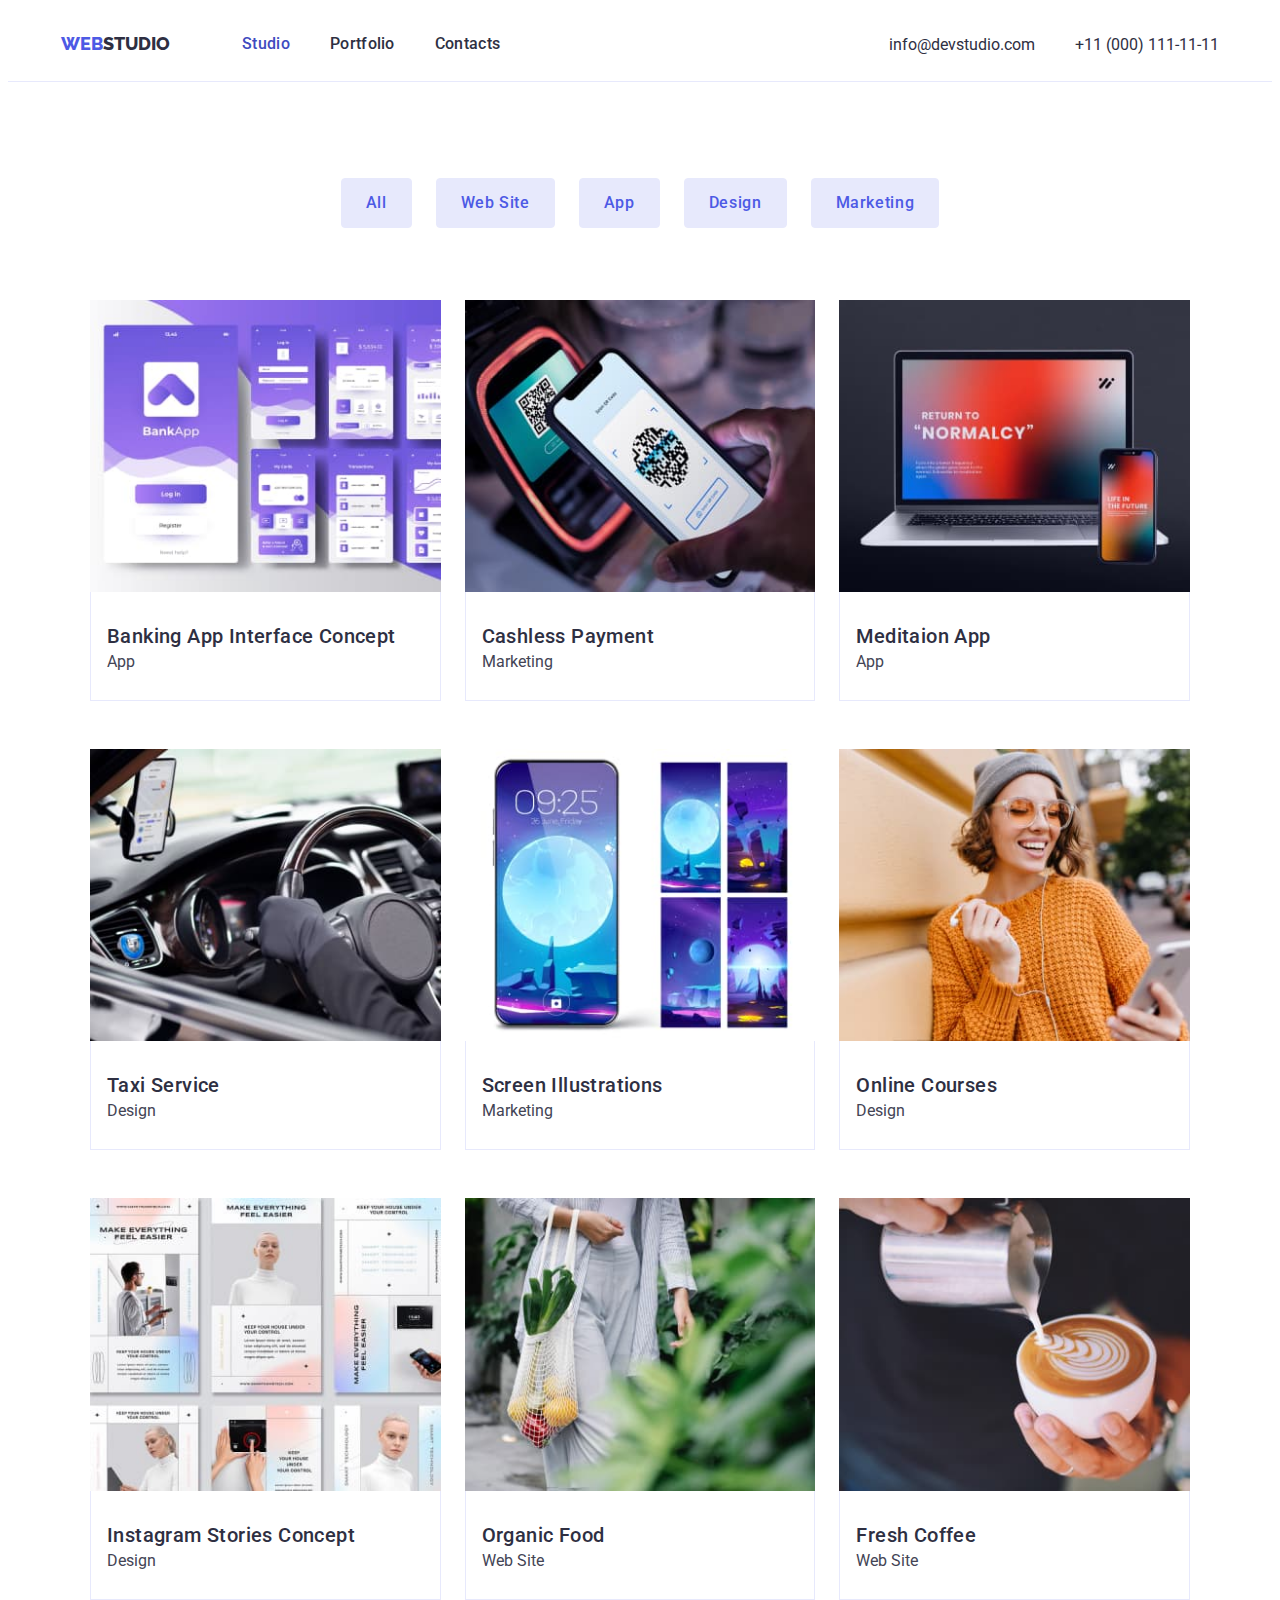
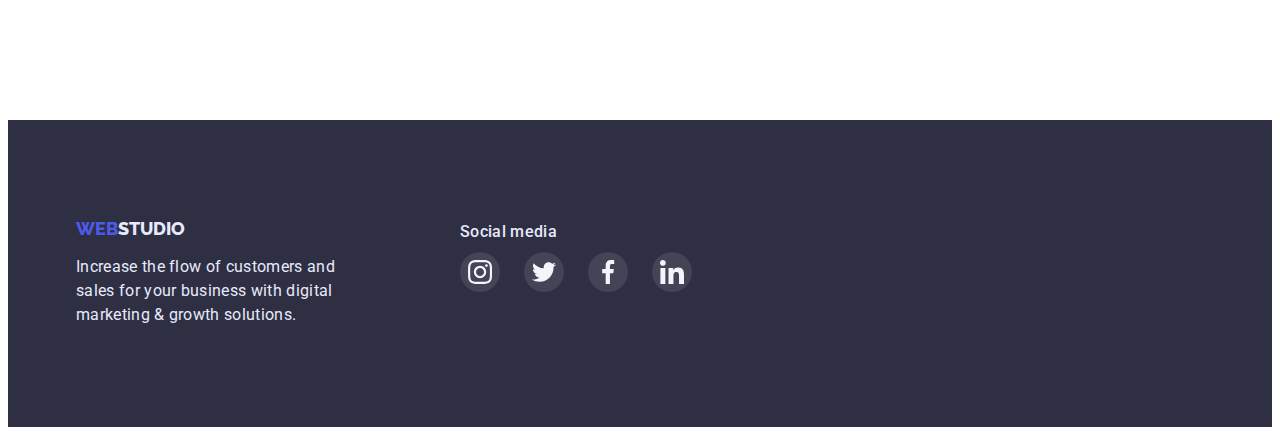
==== commit e186323d: "1" ====
--- a/portfolio.html
+++ b/portfolio.html
@@ -29,22 +29,24 @@
         >
 
         <ul class="site-nav list">
-          <li class="item"><a class="link-nav" href="index.html">Studio</a></li>
-          <li class="item">
-            <a class="link-nav current" href="portfolio.html">Portfolio</a>
-          </li>
-          <li class="item"><a class="link-nav" href="">Contacts</a></li>
+          <li class="item-nav">
+            <a class="link-nav current" href="index.html">Studio</a>
+          </li>
+          <li class="item-nav">
+            <a class="link-nav" href="portfolio.html">Portfolio</a>
+          </li>
+          <li class="item-nav"><a class="link-nav" href="">Contacts</a></li>
         </ul>
       </nav>
       <address>
         <ul class="adr-items list">
           <li class="adr">
-            <a class="link" href="mailto:info@devstudio.com"
+            <a class="link-nav" href="mailto:info@devstudio.com"
               >info@devstudio.com</a
             >
           </li>
           <li class="adr">
-            <a class="link" href="tel:+110001111111">+11 (000) 111-11-11</a>
+            <a class="link-nav" href="tel:+110001111111">+11 (000) 111-11-11</a>
           </li>
         </ul>
       </address>
@@ -56,19 +58,19 @@
         <h1 class="visually-hidden">Project filter</h1>
 
         <ul class="filter list">
-          <li class="item">
+          <li class="item-btn">
             <button class="button-item" type="button">All</button>
           </li>
-          <li class="item">
+          <li class="item-btn">
             <button class="button-item" type="button">Web Site</button>
           </li>
-          <li class="item">
+          <li class="item-btn">
             <button class="button-item" type="button">App</button>
           </li>
-          <li class="item">
+          <li class="item-btn">
             <button class="button-item" type="button">Design</button>
           </li>
-          <li class="item">
+          <li class="item-btn">
             <button class="button-item" type="button">Marketing</button>
           </li>
         </ul>
@@ -233,7 +235,7 @@
             <ul class="footer-soc-list list">
               <li class="footer-soc-item">
                 <a class="footer-soc-link link" href="">
-                  <svg class="footer-soc-icon" width="16" height="16">
+                  <svg class="footer-soc-icon" width="24" height="24">
                     <use href="./images/symbol-defs.svg#icon-instagram"></use>
                   </svg>
                 </a>
@@ -241,7 +243,7 @@
 
               <li class="footer-soc-item">
                 <a class="footer-soc-link link" href="">
-                  <svg class="footer-soc-icon" width="16" height="16">
+                  <svg class="footer-soc-icon" width="24" height="24">
                     <use href="./images/symbol-defs.svg#icon-twitter"></use>
                   </svg>
                 </a>
@@ -249,7 +251,7 @@
 
               <li class="footer-soc-item">
                 <a class="footer-soc-link link" href="">
-                  <svg class="footer-soc-icon" width="16" height="16">
+                  <svg class="footer-soc-icon" width="24" height="24">
                     <use href="./images/symbol-defs.svg#icon-facebook"></use>
                   </svg>
                 </a>
@@ -257,7 +259,7 @@
 
               <li class="footer-soc-item">
                 <a class="footer-soc-link link" href="">
-                  <svg class="footer-soc-icon" width="16" height="16">
+                  <svg class="footer-soc-icon" width="24" height="24">
                     <use href="./images/symbol-defs.svg#icon-linkedin"></use>
                   </svg>
                 </a>
--- a/css/styles.css
+++ b/css/styles.css
@@ -20,7 +20,7 @@
   --border-button: #e7e9fc;
   --btn-h: #9747ff;
   --gradient: rgba(46, 47, 66, 0.7);
-  --border-icon: #8e8f99;
+  --border-icon: rgba(142, 143, 153, 1);
   --footer-dg-icon: rgba(255, 255, 255, 0.1);
   --footer-icon-h-f: #31d0aa;
 }
@@ -59,6 +59,9 @@
 * {
   box-sizing: border-box;
 }
+*:focus {
+  outline: none;
+}
 body {
   color: var(--primary-text-color);
   font-family: "Roboto", sans-serif;
@@ -84,7 +87,7 @@
   text-transform: uppercase;
   font-weight: 800;
   font-size: 18px;
-  line-height: 0.75;
+  line-height: 1.33;
   color: var(--second-logo-color);
   text-decoration: none;
   display: flex;
@@ -104,35 +107,38 @@
   justify-content: center;
   align-items: center;
   margin-left: 72px;
+}
+/* 
+.link:is(:hover, :focus) {
+  color: var(--button-h-f);
 }
 .link {
   display: block;
   text-decoration: none;
   color: var(--primary-text-color);
-}
+}*/
 .link-nav {
   display: block;
   text-decoration: none;
   color: var(--title-text-color);
 }
-.link:is(:hover, :focus) {
-  color: var(--button-h-f);
-}
+
 .link-nav:is(:hover, :focus) {
   color: var(--button-h-f);
-}
-.link-nav.current {
+  outline: none;
+}
+.item-nav .current {
   color: var(--button-h-f);
 }
 
-.item {
+.item-nav {
   font-weight: 500;
   font-size: 16px;
   line-height: 1.5;
   letter-spacing: 0.02em;
 }
 
-.site-nav .item:not(:last-child) {
+.site-nav .item-nav:not(:last-child) {
   margin-right: 40px;
 }
 
@@ -146,13 +152,12 @@
 .adr {
   font-size: 16px;
   font-style: normal;
-  line-height: 0.75;
-}
-
-/*.adr-link:hover,
-:focus {
+  line-height: 1.5;
+}
+
+.adr-link:is(:hover, :focus) {
   color: var(--focus-hover-color);
-}*/
+}
 
 /* прихований заголовок */
 
@@ -200,26 +205,22 @@
   cursor: pointer;
   font-weight: 500;
   font-size: 16px;
-  line-height: 0.75;
+  line-height: 1.5;
   letter-spacing: 0.04em;
   background-color: var(--button-text-portfolio);
+  box-shadow: 0px 4px 4px rgba(0, 0, 0, 0.15);
+  border-radius: 4px;
   color: var(--hero-text-color);
   display: block;
   margin: 64px auto 0;
-  box-shadow: 0px 4px 4px rgba(0, 0, 0, 0.15);
-  border-radius: 4px;
   padding: 16px 32px;
-  bottom: none;
-}
-
-.hero-button-item:hover {
+  border: transparenT;
+}
+
+.hero-button-item:is(:hover, :focus) {
   background-color: var(--button-h-f);
   color: var(--hero-text-color);
-}
-
-.hero-button-item:focus {
-  background-color: var(--button-h-f);
-  color: var(--hero-text-color);
+  outline: none;
 }
 
 /*блок Наши цілі*/
@@ -327,8 +328,7 @@
   justify-content: center;
 }
 
-.item:hover,
-:focus {
+.item-btn:is(:hover, :focus) {
   box-shadow: 0px 4px 4px rgba(0, 0, 0, 0.15);
   border-radius: 4px;
   outline: none;
@@ -336,7 +336,7 @@
 .main {
   padding-top: 96px;
 }
-.filter .item:not(:last-child) {
+.filter .item-btn:not(:last-child) {
   margin-right: 24px;
 }
 
@@ -347,7 +347,7 @@
   font-style: normal;
   font-weight: 500;
   font-size: 16px;
-  line-height: 0.75;
+  line-height: 1.5;
   color: var(--button-text-portfolio);
   align-items: center;
   text-align: center;
@@ -360,12 +360,7 @@
   padding: 12px 24px;
 }
 
-.button-item:hover {
-  background-color: var(--button-h-f);
-  color: var(--hero-text-color);
-}
-
-.button-item:focus {
+.button-item:is(:hover, :focus) {
   background-color: var(--button-h-f);
   color: var(--hero-text-color);
 }
@@ -425,13 +420,11 @@
   padding: 32px 0 32px 16px;
   border: 1px solid var(--border-button);
   border-top: none;
-}
-
-.project-cont:hover,
-:focus {
+ }
+
+.project-cont:is(:hover, :focus) {
   box-shadow: 0px 1px 6px rgba(46, 47, 66, 0.08),
     0px 1px 1px rgba(46, 47, 66, 0.16), 0px 2px 1px rgba(46, 47, 66, 0.08);
-  border: 1px solid var(--Light-mode-backgrounds);
 }
 
 .project-link {
@@ -512,9 +505,9 @@
 .team-soc-icon {
   fill: var(--Light-mode-backgrounds);
 }
-.team-soc-link:hover,
-:focus {
+.team-soc-link:is(:hover, :focus) {
   background-color: var(--button-h-f);
+  outline: none;
 }
 .customer {
   display: flex;
@@ -522,16 +515,33 @@
   margin: 0 auto;
 }
 
-.customer-item {
-  box-sizing: border-box;
+/*.customer-item {
+  width: 168px;
+  height: 88px;
+  
+}*/
+.customer-item-link {
+  display: flex;
+  justify-content: center;
+  align-items: center;
+  width: 168px;
+  height: 88px;
   border: 1px solid var(--border-icon);
   border-radius: 4px;
-  background: var(--border-icon);
-}
-.customer-item-icon:hover,
-:focus {
-  background-color: var(--button-h-f);
-}
+  color: var(--border-icon);
+}
+.customer-item-icon {
+  fill: currentColor;
+}
+.customer-item-link:is(:hover, :focus) {
+  border: 1px solid var(--button-h-f);
+  color: var(--button-h-f);
+}
+
+/*
+.customer-item-icon:is(:hover, :focus) {
+  fill: var(--button-h-f);
+}*/
 
 .footer-block {
   display: flex;
@@ -570,30 +580,36 @@
   fill: var(--Light-mode-backgrounds);
 }
 
-.footer-soc-link:hover,
-:focus {
+.footer-soc-link:is(:hover, :focus) {
   background-color: var(--footer-icon-h-f);
 }
-/*.icon-block::before {
-  content: "";
-  display: block;
+.content-pic {
+  display: flex;
+  justify-content: center;
+  align-items: center;
   height: 112px;
   width: 264px;
-  background-size: 60px 64px;
-  background-repeat: no-repeat;
-  background-position: center;
   border-radius: 4px;
   background-color: var(--Light-mode-backgrounds);
-  }
+}
 .icon-antenna::before {
-  background-image: url(../images/Vector_1.jpg);
- }
-.icon-cloc::before {
-  background-image: url(../images/Vector_2.jpg);
-}
-.icon-monitor::before {
-  background-image: url(../images/Vector_3.jpg);
-}
-.icon-astronaft::before {
-  background-image: url(../images/Vector_4.jpg);
-}*/
+  background-image: url(../images/antenna\ 1.svg);
+}
+.icon-clock::before {
+  background-image: url(../images/clock\ 1.svg);
+}
+.icon-diagram::before {
+  background-image: url(../images/diagram\ 1.svg);
+}
+.icon-astronaut::before {
+  background-image: url(../images/astronaut\ 1.svg);
+}
+
+/*.icon {
+  display: inline-block;
+  width: 1em;
+  height: 1em;
+  stroke-width: 0;
+  stroke: currentColor;
+  fill: currentColor;
+*/
